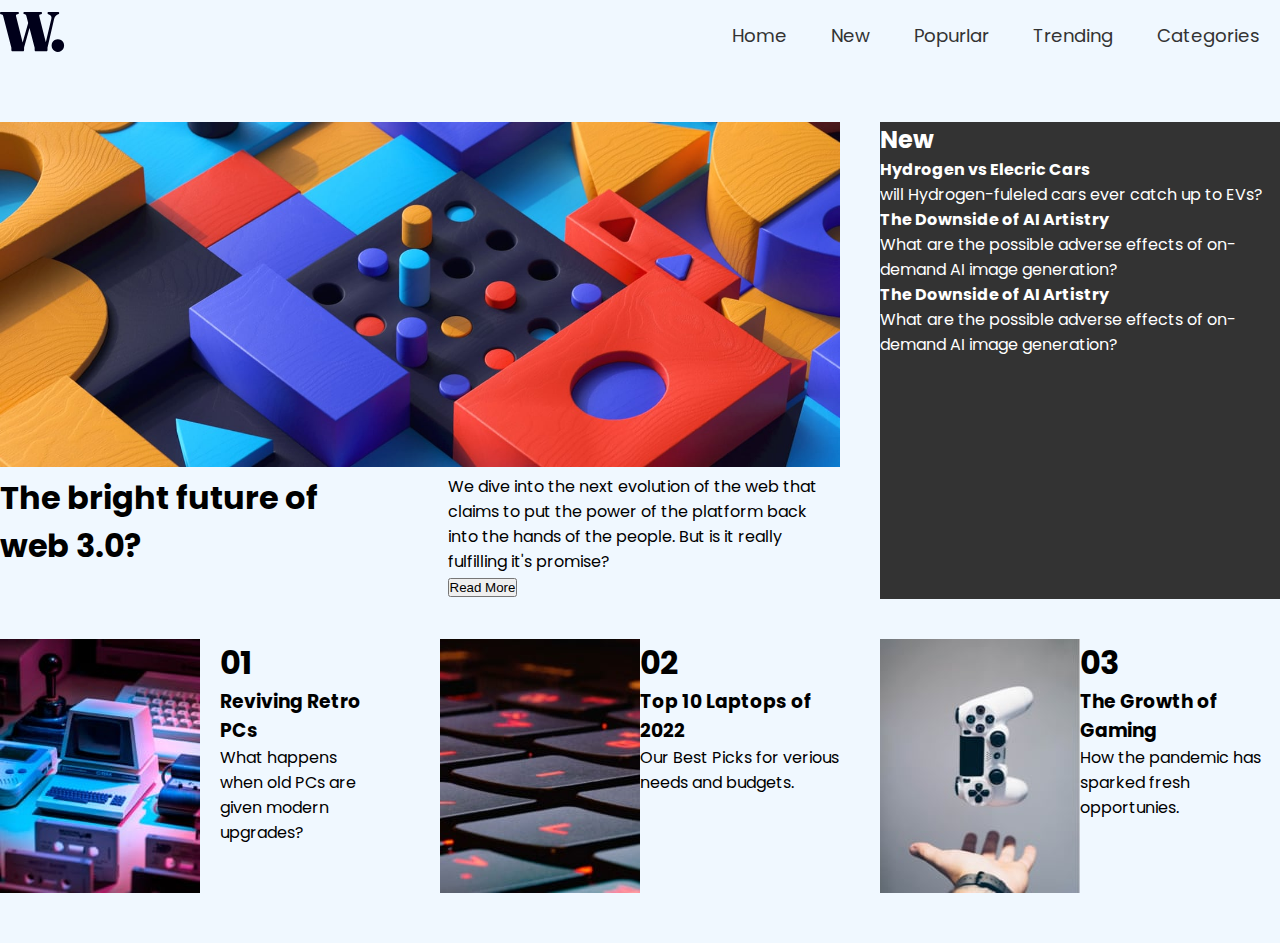
==== news-homepage/index.html @ 2bf4c932 "news-homepages on progress" ====
<!DOCTYPE html>
<html lang="en">
<head>
    <meta charset="UTF-8">
    <meta name="viewport" content="width=device-width, initial-scale=1.0">
    <link rel="stylesheet" href="/news-homepage/style.css">
    <title>News HomePage</title>
</head>
<body>
    
    <div>
        <!-- header -->
        <header class="header">
           <div class="main-header">
                <a href="#" id="logo">
                    <img src="./images/logo.svg" alt="logo">
                </a>
                <nav class="navbar">
                    <a href="#">Home</a>
                    <a href="#">New</a>
                    <a href="#">Popurlar</a>
                    <a href="#">Trending</a>
                    <a href="#">Categories</a>
                </nav>
           </div>
        </header>

        <!-- main content -->
        <div class="container grid-container">
            <div class="item-1">
                <img src="./images/image-web-3-desktop.jpg" alt="web 3 desktop">
                <div class="about-web3">
                    <h1>
                        The bright future of web 3.0?
                    </h1>
                    <div>
                        <p>
                            We dive into the next evolution of the web that claims to put the power of the platform back into the hands of the people.
                            But is it really fulfilling it's promise?
                        </p>
                        <button>Read More</button>
                    </div>
                </div>
            </div>
            <div class="new item-2">
                <h2>New</h2>
                <div>
                    <h4>
                        Hydrogen vs Elecric Cars
                    </h4>
                    <p>
                        will Hydrogen-fuleled cars ever catch up to EVs?
                    </p>
                </div>
                <div>
                    <h4>The Downside of AI Artistry</h4>
                    <p>
                        What are the possible adverse effects of on-demand AI image generation?
                    </p>
                </div>
                <div>
                    <h4>The Downside of AI Artistry</h4>
                    <p>
                        What are the possible adverse effects of on-demand AI image generation?
                    </p>
                </div>
            </div>

            <div class="item-3">
                <img src="./images/image-retro-pcs.jpg" alt="retro pc">
                <div>
                    <h1>01</h1>
                    <h3>Reviving Retro PCs</h3>
                    <p>What happens when old PCs are given modern upgrades?</p>
                </div>
            </div>
            <div class="item-4">
                <img src="./images/image-top-laptops.jpg" alt="retro pc">
                <div>
                    <h1>02</h1>
                    <h3>Top 10 Laptops of 2022</h3>
                    <p>Our Best Picks for verious needs and budgets.</p>
                </div>
            </div>
            <div class="item-5">
                <img src="./images/image-gaming-growth.jpg" alt="retro pc">
                <div>
                    <h1>03</h1>
                    <h3>The Growth of Gaming</h3>
                    <p>How the pandemic has sparked fresh opportunies.</p>
                </div>
            </div>
        </div>
    </div>

    <script src="./main.js"></script>
</body>
</html>
---- news-homepage/style.css ----
@import url('https://fonts.googleapis.com/css2?family=Poppins:ital,wght@0,100;0,200;0,300;0,400;0,500;0,600;0,700;0,800;0,900;1,100;1,200;1,300;1,400;1,500;1,600;1,700;1,800;1,900&display=swap');

*{
    box-sizing: border-box;
    margin: 0;
    padding: 0;
}

body{
    font-family: "Poppins", sans-serif;
    background-color: aliceblue;
}

.header{
   
    height: 72px;
    padding: 12px 0;
}

.main-header{
    display: flex;
    justify-content: space-between;
    align-items: center;
    max-width: 1400px;
    margin: 0 auto;
}

.main-header .navbar{
    
}

.main-header .navbar a{
    padding: 0 20px;
    color: #333;
    font-weight: 400;
    font-size: 1.14rem;
    text-decoration: none;
    cursor: pointer;
    transition: all .5s;
}

.main-header .navbar a:hover{
    transition: .5s;
    color: hsl(34, 100%, 40%);
}

.container{
    max-width: 1400px;
    margin: 50px auto;
    display: grid;
    grid-template-columns: repeat(3, 1fr);
    /* grid-template-rows: repeat(2, 1fr); */
    gap: 40px;
}

img{
    width: 100%;
}

.item-3 img,
.item-4 img,
.item-5 img{
    /* width: 25%; */
}
.item-1{
    grid-column: 1 / span 2;
}

.item-1 .about-web3{
    display: grid;
    grid-template-columns: repeat(2, 1fr);
    gap: 55px;
}

.item-2{
    background-color: #333;
    color: #fff;
    height: 100%;
}

.item-3{
    display: grid;
    grid-template-columns: repeat(2, 1fr);
}
.item-3 div{
   margin: 0 20px;
}

.item-4{
    display: grid;
    grid-template-columns: repeat(2, 1fr);
}

.item-5{
    display: grid;
    grid-template-columns: repeat(2, 1fr);
}
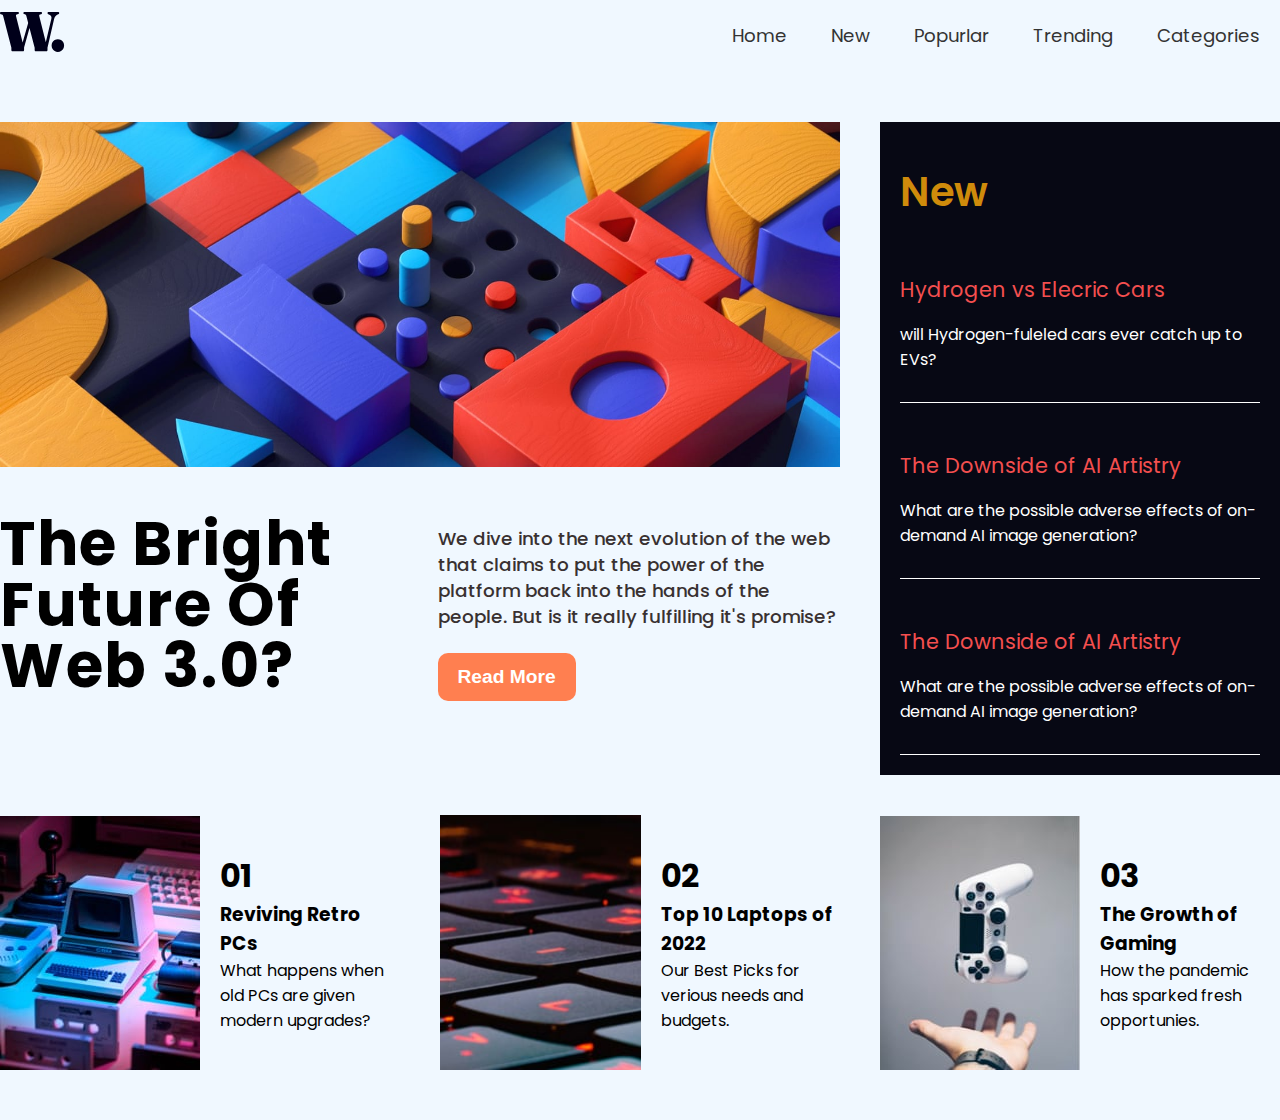
==== commit ebfc49a3: "finishing grids" ====
--- a/news-homepage/index.html
+++ b/news-homepage/index.html
@@ -33,6 +33,7 @@
                     <h1>
                         The bright future of web 3.0?
                     </h1>
+                    
                     <div>
                         <p>
                             We dive into the next evolution of the web that claims to put the power of the platform back into the hands of the people.
--- a/news-homepage/style.css
+++ b/news-homepage/style.css
@@ -21,7 +21,7 @@
     display: flex;
     justify-content: space-between;
     align-items: center;
-    max-width: 1400px;
+    max-width: 1300px;
     margin: 0 auto;
 }
 
@@ -45,7 +45,7 @@
 }
 
 .container{
-    max-width: 1400px;
+    max-width: 1300px;
     margin: 50px auto;
     display: grid;
     grid-template-columns: repeat(3, 1fr);
@@ -57,11 +57,6 @@
     width: 100%;
 }
 
-.item-3 img,
-.item-4 img,
-.item-5 img{
-    /* width: 25%; */
-}
 .item-1{
     grid-column: 1 / span 2;
 }
@@ -69,29 +64,89 @@
 .item-1 .about-web3{
     display: grid;
     grid-template-columns: repeat(2, 1fr);
-    gap: 55px;
+    gap: 35px;
+    padding: 40px 0;
+    word-wrap: break-word;
+}
+
+.item-1 .about-web3 h1 {
+    font-size: 3.8rem;
+    font-weight: 700;
+    text-align: start;
+    letter-spacing: .1rem;
+    text-transform: capitalize;
+    line-height: 1;
+}
+
+.item-1 .about-web3 p{
+    font-size: 1.15rem;
+    font-weight: 500;
+    color: #393131;
+    line-height: 1.4;
+    text-align: start;
+    padding-top: 12px;
+}
+
+.item-1 .about-web3 button{
+    margin-top: 1.5rem;
+    background-color: coral;
+    color: #fff;
+    font-size: 1.2rem;
+    font-weight: 600;
+    text-transform: capitalize;
+    padding: 13px 20px;
+    border: none;
+    border-radius: 10px;
 }
 
 .item-2{
-    background-color: #333;
+    background-color: #070814;
     color: #fff;
-    height: 100%;
+    padding: 20px 0;
+}
+
+.item-2 h2{
+    font-size: 2.5rem;
+    color: rgb(207, 139, 11);
+    font-weight: 600;
+    padding: 20px;
+    padding-bottom: 5px;
+}
+
+.item-2 div{
+    padding: 30px 0;
+    width: 90%;
+    margin: 0 auto;
+    border-bottom: 1px solid #fff;
+}
+
+.item-2 div h4{
+    font-size: 1.3rem;
+    font-weight:400;
+    color: #f44f4f;
+    padding: 17px 0;
 }
 
 .item-3{
-    display: grid;
-    grid-template-columns: repeat(2, 1fr);
+    display: flex;
+    gap: 20px;
+    align-items: center;
 }
-.item-3 div{
-   margin: 0 20px;
+
+.item-3 img,
+.item-4 img,
+.item-5 img{
+    /* width: 50%; */
 }
 
 .item-4{
-    display: grid;
-    grid-template-columns: repeat(2, 1fr);
+    display: flex;
+    gap: 20px;
+    align-items: center;
 }
 
 .item-5{
-    display: grid;
-    grid-template-columns: repeat(2, 1fr);
+    display: flex;
+    gap: 20px;
+    align-items: center;
 }
